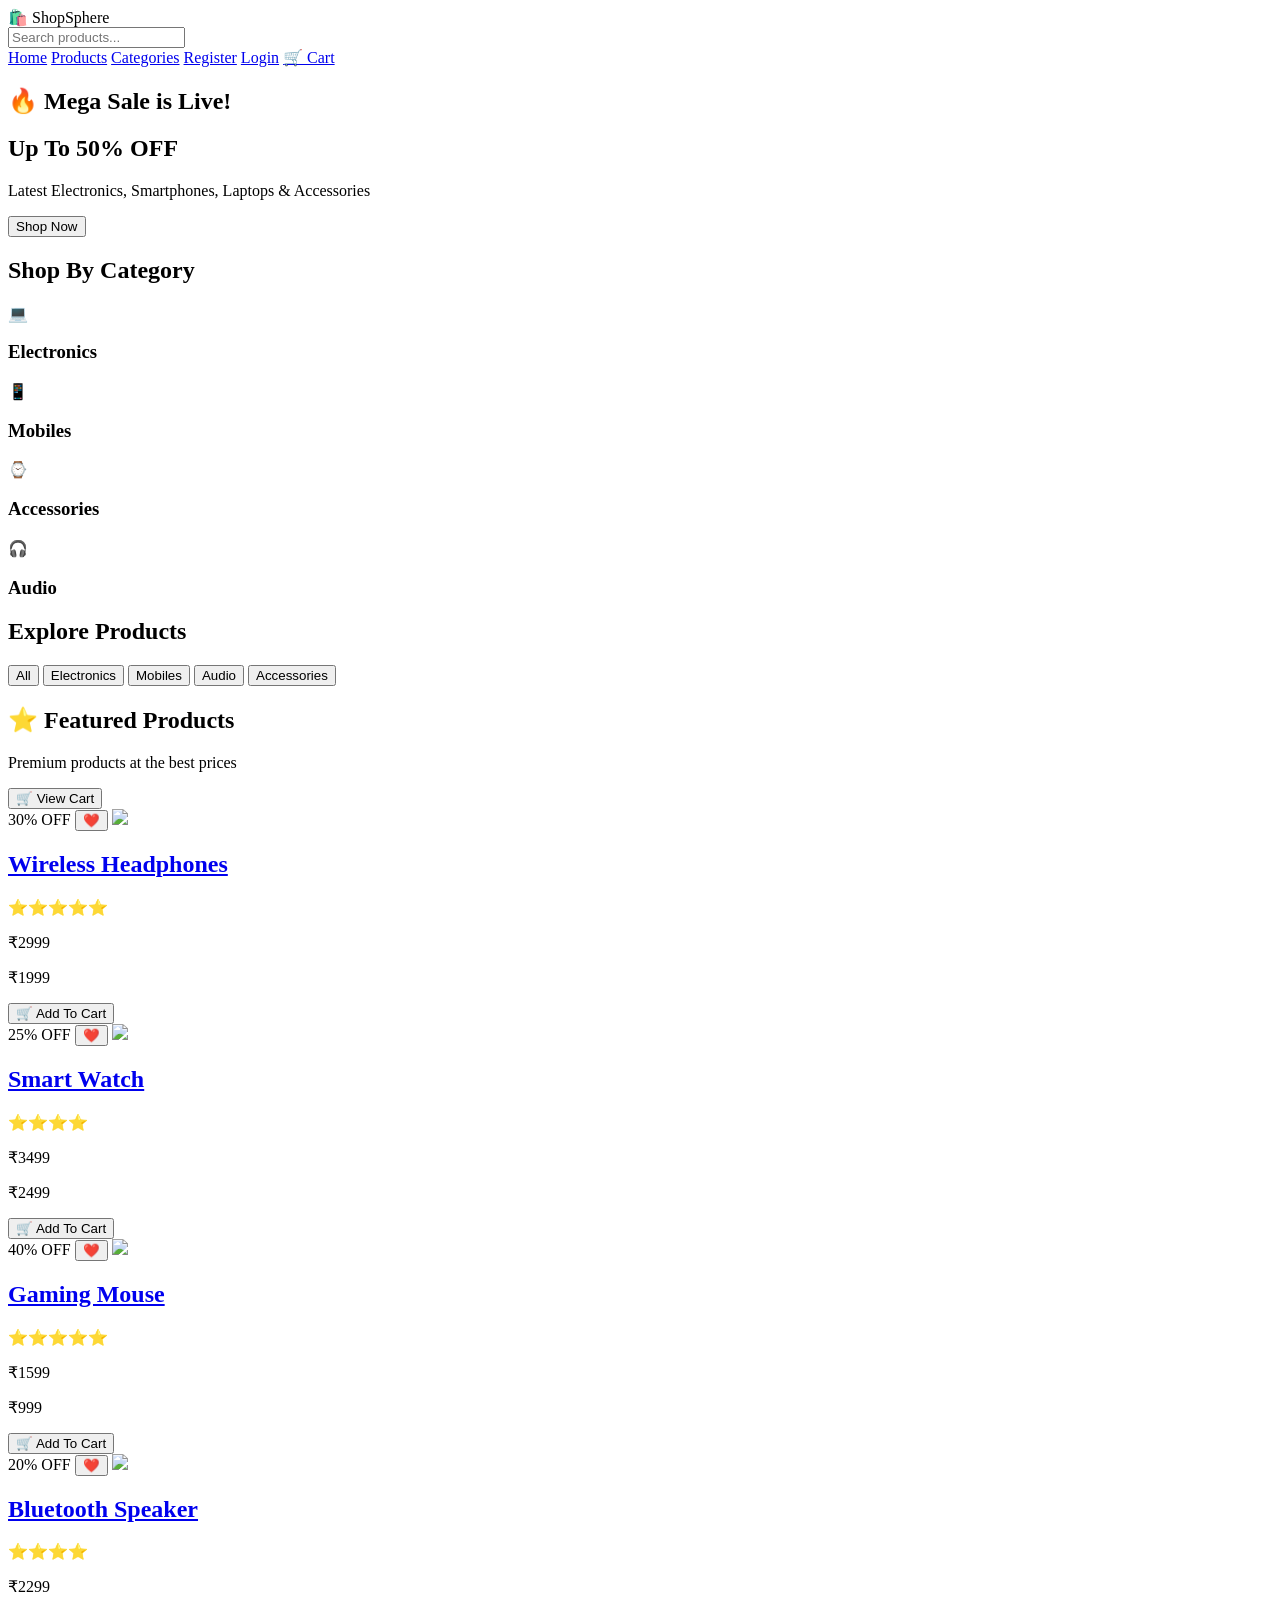
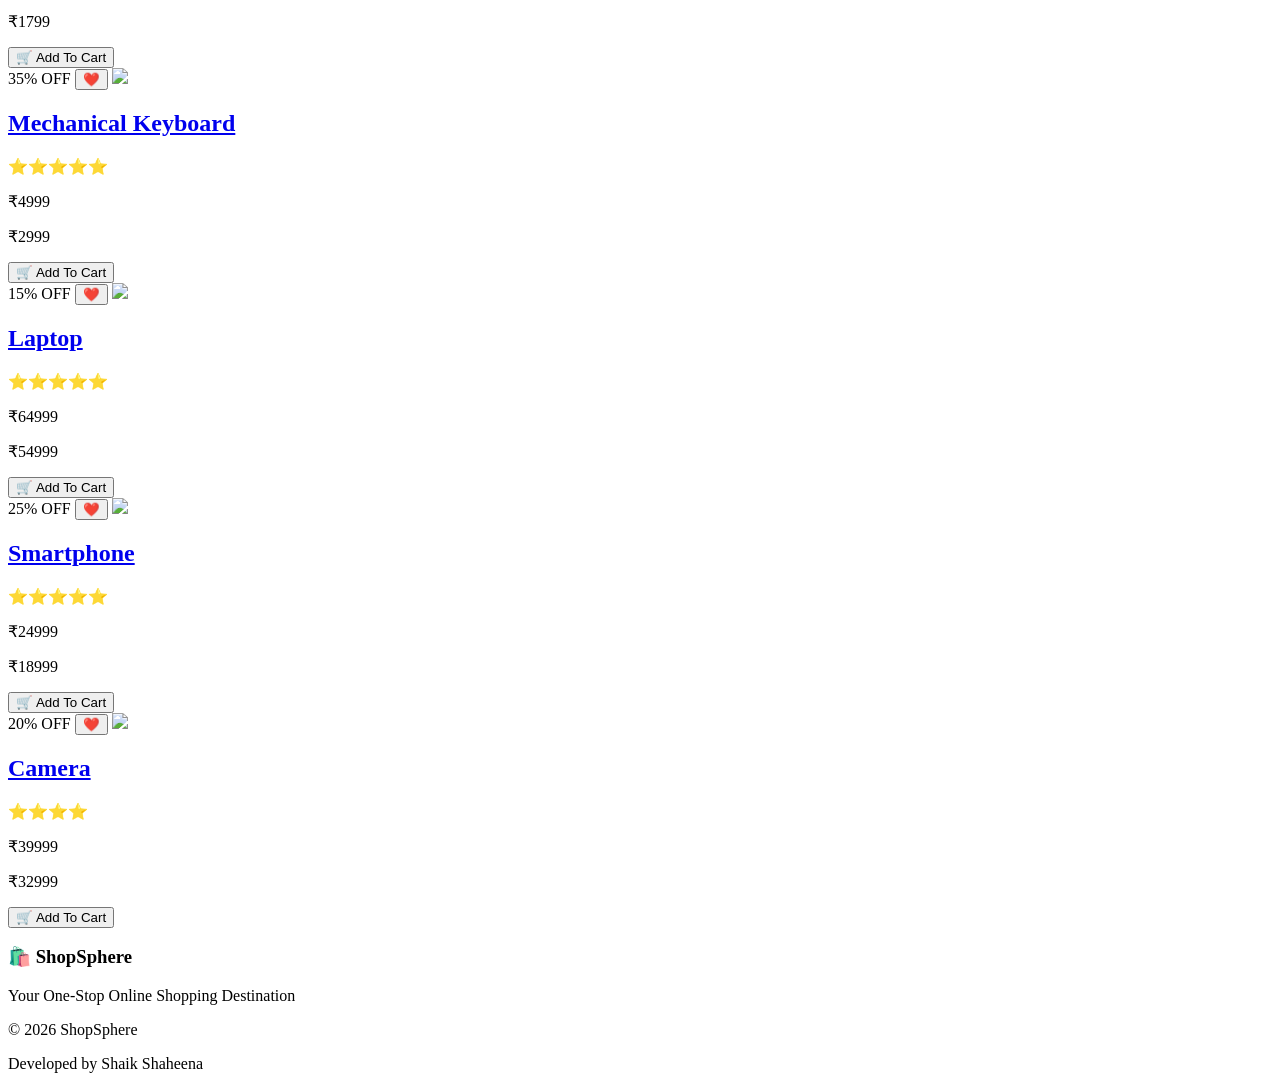
==== frontend/index.html @ 915d7bb5 "Final frontend updates" ====
<!DOCTYPE html>
<html lang="en">

<head>

<meta charset="UTF-8">

<meta name="viewport" content="width=device-width, initial-scale=1.0">

<title>ShopSphere | Online Shopping</title>

<link rel="stylesheet" href="style.css">
<link rel="icon" href="favicon.ico">

</head>


<body>


<!-- ================= NAVBAR ================= -->

<nav class="navbar">


<div class="logo">
🛍️ ShopSphere
</div>



<div class="search-bar">

<input 
type="text"
id="searchInput"
placeholder="Search products..."
onkeyup="searchProducts()">

</div>



<div class="menu">

<a href="index.html">Home</a>

<a href="#products">Products</a>

<a href="#categories">Categories</a>

<a href="register.html">Register</a>

<a href="login.html">Login</a>

<a href="cart.html">
🛒 Cart
</a>


</div>


</nav>





<!-- ================= HERO ================= -->


<section class="hero">


<div class="hero-content">


<h1>
🔥 Mega Sale is Live!
</h1>


<h2>
Up To 50% OFF
</h2>


<p>
Latest Electronics, Smartphones, Laptops & Accessories
</p>


<button onclick="location.href='#products'">
Shop Now
</button>


</div>


</section>







<!-- ================= CATEGORIES ================= -->


<section class="categories" id="categories">


<h2>
Shop By Category
</h2>



<div class="category-container">



<div class="category-card">

💻

<h3>
Electronics
</h3>

</div>



<div class="category-card">

📱

<h3>
Mobiles
</h3>

</div>




<div class="category-card">

⌚

<h3>
Accessories
</h3>

</div>




<div class="category-card">

🎧

<h3>
Audio
</h3>

</div>



</div>


</section>








<!-- ================= FILTER ================= -->


<section class="category-filter">


<h2>
Explore Products
</h2>


<div class="filter-buttons">


<button onclick="filterProducts('All')">
All
</button>


<button onclick="filterProducts('Electronics')">
Electronics
</button>


<button onclick="filterProducts('Mobiles')">
Mobiles
</button>


<button onclick="filterProducts('Audio')">
Audio
</button>


<button onclick="filterProducts('Accessories')">
Accessories
</button>


</div>


</section>








<!-- ================= FEATURED ================= -->


<section class="section-title">


<h2>
⭐ Featured Products
</h2>


<p>
Premium products at the best prices
</p>



<button class="cart-btn"
onclick="window.location.href='cart.html'">

🛒 View Cart

</button>


</section>









<!-- ================= PRODUCTS ================= -->


<div class="container" id="products">





<!-- PRODUCT 1 -->


<div class="card product-card" data-category="Audio">


<span class="discount">
30% OFF
</span>


<button class="wishlist">
❤️
</button>



<img src="images/Wireless Headphones.jpg">


<h2>
<a href="product.html?id=1">
Wireless Headphones
</a>
</h2>


<div class="rating">
⭐⭐⭐⭐⭐
</div>


<p class="old-price">
₹2999
</p>


<p>
₹1999
</p>


<button onclick="addToCart('Wireless Headphones',1999)">
🛒 Add To Cart
</button>


</div>









<!-- PRODUCT 2 -->


<div class="card product-card" data-category="Accessories">


<span class="discount">
25% OFF
</span>


<button class="wishlist">
❤️
</button>


<img src="images/Smart Watch.jpg">


<h2>
<a href="product.html?id=2">
Smart Watch
</a>
</h2>


<div class="rating">
⭐⭐⭐⭐
</div>


<p class="old-price">
₹3499
</p>


<p>
₹2499
</p>


<button onclick="addToCart('Smart Watch',2499)">
🛒 Add To Cart
</button>


</div>









<!-- PRODUCT 3 -->


<div class="card product-card" data-category="Accessories">


<span class="discount">
40% OFF
</span>


<button class="wishlist">
❤️
</button>


<img src="images/Gaming Mouse.jpg">


<h2>
<a href="product.html?id=3">
Gaming Mouse
</a>
</h2>


<div class="rating">
⭐⭐⭐⭐⭐
</div>


<p class="old-price">
₹1599
</p>


<p>
₹999
</p>


<button onclick="addToCart('Gaming Mouse',999)">
🛒 Add To Cart
</button>


</div>









<!-- PRODUCT 4 -->


<div class="card product-card" data-category="Audio">


<span class="discount">
20% OFF
</span>


<button class="wishlist">
❤️
</button>


<img src="images/Bluetooth Speaker.jpg">


<h2>
<a href="product.html?id=4">
Bluetooth Speaker
</a>
</h2>


<div class="rating">
⭐⭐⭐⭐
</div>


<p class="old-price">
₹2299
</p>


<p>
₹1799
</p>


<button onclick="addToCart('Bluetooth Speaker',1799)">
🛒 Add To Cart
</button>


</div>









<!-- PRODUCT 5 -->


<div class="card product-card" data-category="Electronics">


<span class="discount">
35% OFF
</span>


<button class="wishlist">
❤️
</button>


<img src="images/Keyboard.jpg">


<h2>
<a href="product.html?id=5">
Mechanical Keyboard
</a>
</h2>


<div class="rating">
⭐⭐⭐⭐⭐
</div>


<p class="old-price">
₹4999
</p>


<p>
₹2999
</p>


<button onclick="addToCart('Mechanical Keyboard',2999)">
🛒 Add To Cart
</button>


</div>








<!-- PRODUCT 6 -->


<div class="card product-card" data-category="Electronics">


<span class="discount">
15% OFF
</span>


<button class="wishlist">
❤️
</button>


<img src="images/Laptop.jpg">


<h2>
<a href="product.html?id=6">
Laptop
</a>
</h2>


<div class="rating">
⭐⭐⭐⭐⭐
</div>


<p class="old-price">
₹64999
</p>


<p>
₹54999
</p>


<button onclick="addToCart('Laptop',54999)">
🛒 Add To Cart
</button>


</div>









<!-- PRODUCT 7 -->


<div class="card product-card" data-category="Mobiles">


<span class="discount">
25% OFF
</span>


<button class="wishlist">
❤️
</button>


<img src="images/Smartphone.jpg">


<h2>
<a href="product.html?id=7">
Smartphone
</a>
</h2>


<div class="rating">
⭐⭐⭐⭐⭐
</div>


<p class="old-price">
₹24999
</p>


<p>
₹18999
</p>


<button onclick="addToCart('Smartphone',18999)">
🛒 Add To Cart
</button>


</div>








<!-- PRODUCT 8 -->


<div class="card product-card" data-category="Electronics">


<span class="discount">
20% OFF
</span>


<button class="wishlist">
❤️
</button>


<img src="images/Camera.jpg">


<h2>
<a href="product.html?id=8">
Camera
</a>
</h2>


<div class="rating">
⭐⭐⭐⭐
</div>


<p class="old-price">
₹39999
</p>


<p>
₹32999
</p>


<button onclick="addToCart('Camera',32999)">
🛒 Add To Cart
</button>


</div>





</div>









<!-- ================= FOOTER ================= -->


<footer class="footer">


<h3>
🛍️ ShopSphere
</h3>


<p>
Your One-Stop Online Shopping Destination
</p>


<p>
© 2026 ShopSphere
</p>


<p>
Developed by Shaik Shaheena
</p>


</footer>






<script src="script.js"></script>


</body>

</html>
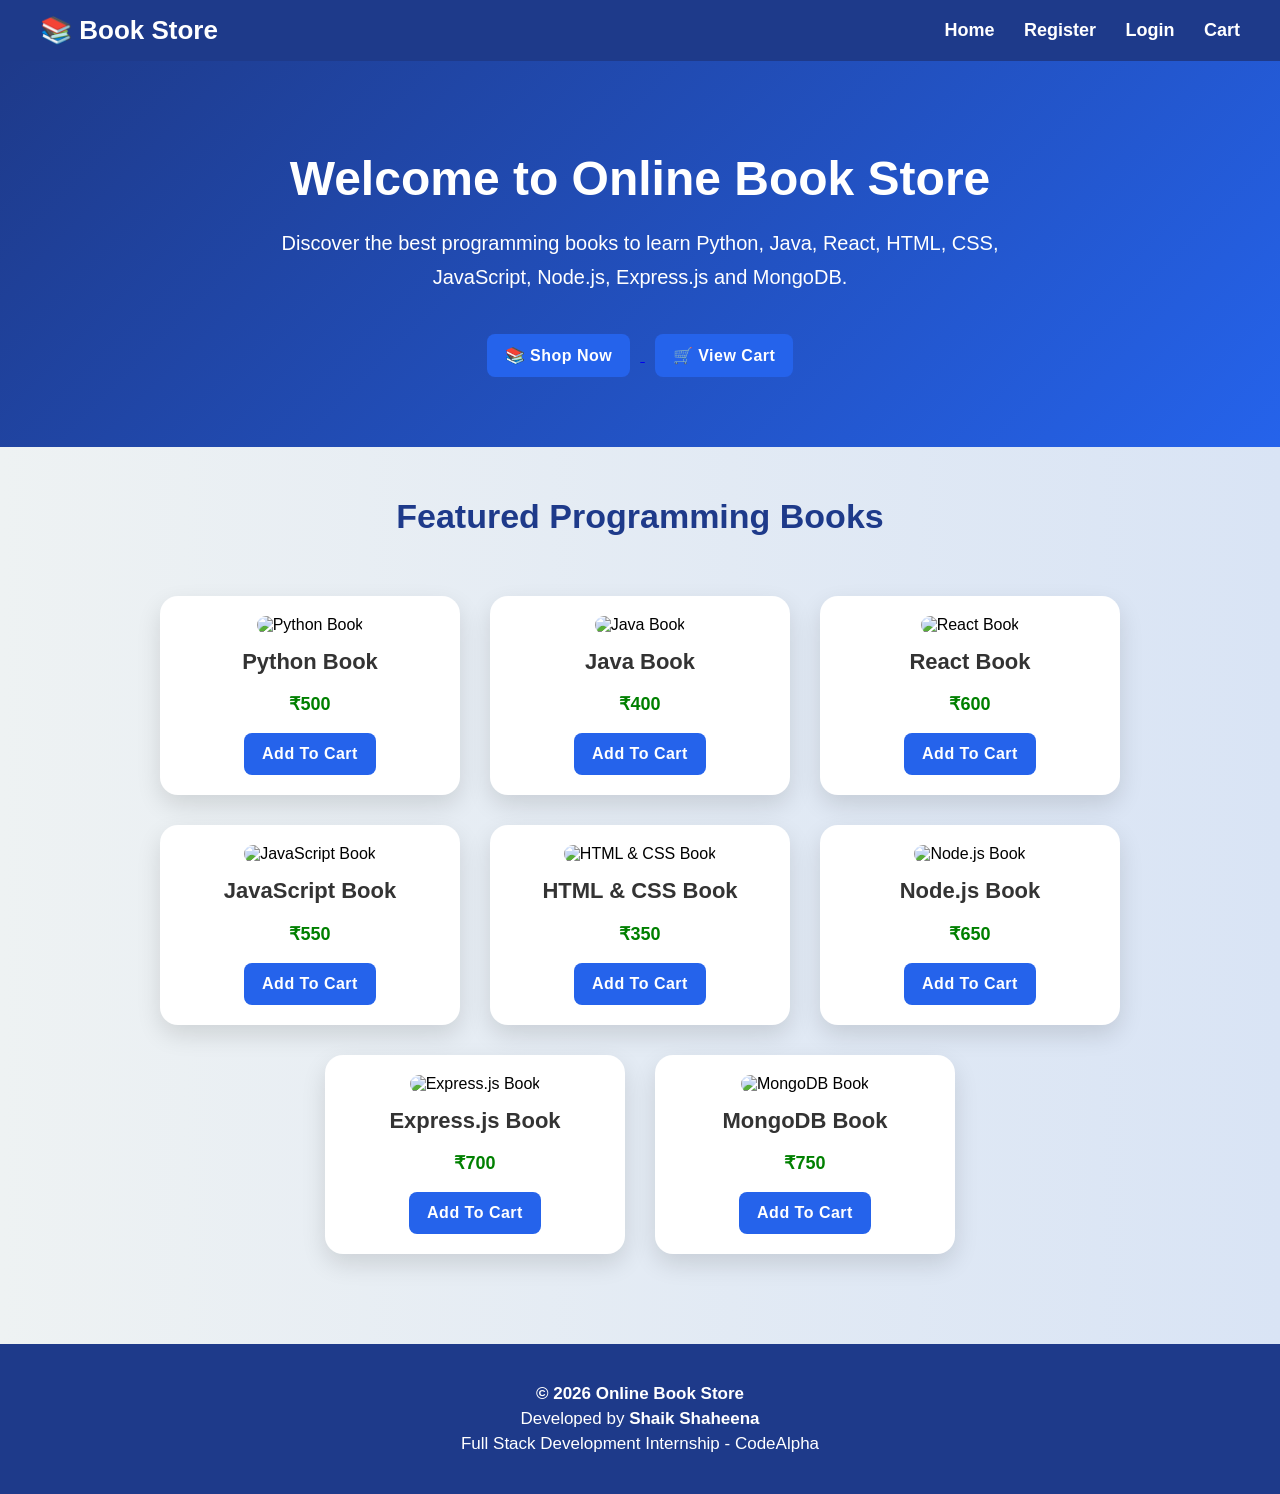
==== commit f7a89ad9: "Improved UI design" ====
--- a/frontend/index.html
+++ b/frontend/index.html
@@ -2,772 +2,214 @@
 <html lang="en">
 
 <head>
-
-<meta charset="UTF-8">
-
-<meta name="viewport" content="width=device-width, initial-scale=1.0">
-
-<title>ShopSphere | Online Shopping</title>
-
-<link rel="stylesheet" href="style.css">
-<link rel="icon" href="favicon.ico">
-
+    <meta charset="UTF-8">
+    <meta name="viewport" content="width=device-width, initial-scale=1.0">
+    <title>Online Book Store</title>
+    <link rel="stylesheet" href="style.css">
 </head>
 
-
 <body>
 
-
-<!-- ================= NAVBAR ================= -->
-
-<nav class="navbar">
-
-
-<div class="logo">
-🛍️ ShopSphere
-</div>
-
-
-
-<div class="search-bar">
-
-<input 
-type="text"
-id="searchInput"
-placeholder="Search products..."
-onkeyup="searchProducts()">
-
-</div>
-
-
-
-<div class="menu">
-
-<a href="index.html">Home</a>
-
-<a href="#products">Products</a>
-
-<a href="#categories">Categories</a>
-
-<a href="register.html">Register</a>
-
-<a href="login.html">Login</a>
-
-<a href="cart.html">
-🛒 Cart
-</a>
-
-
-</div>
-
-
-</nav>
-
-
-
-
-
-<!-- ================= HERO ================= -->
-
-
-<section class="hero">
-
-
-<div class="hero-content">
-
-
-<h1>
-🔥 Mega Sale is Live!
-</h1>
-
-
-<h2>
-Up To 50% OFF
-</h2>
-
-
-<p>
-Latest Electronics, Smartphones, Laptops & Accessories
-</p>
-
-
-<button onclick="location.href='#products'">
-Shop Now
-</button>
-
-
-</div>
-
-
-</section>
-
-
-
-
-
-
-
-<!-- ================= CATEGORIES ================= -->
-
-
-<section class="categories" id="categories">
-
-
-<h2>
-Shop By Category
-</h2>
-
-
-
-<div class="category-container">
-
-
-
-<div class="category-card">
-
-💻
-
-<h3>
-Electronics
-</h3>
-
-</div>
-
-
-
-<div class="category-card">
-
-📱
-
-<h3>
-Mobiles
-</h3>
-
-</div>
-
-
-
-
-<div class="category-card">
-
-⌚
-
-<h3>
-Accessories
-</h3>
-
-</div>
-
-
-
-
-<div class="category-card">
-
-🎧
-
-<h3>
-Audio
-</h3>
-
-</div>
-
-
-
-</div>
-
-
-</section>
-
-
-
-
-
-
-
-
-<!-- ================= FILTER ================= -->
-
-
-<section class="category-filter">
-
-
-<h2>
-Explore Products
-</h2>
-
-
-<div class="filter-buttons">
-
-
-<button onclick="filterProducts('All')">
-All
-</button>
-
-
-<button onclick="filterProducts('Electronics')">
-Electronics
-</button>
-
-
-<button onclick="filterProducts('Mobiles')">
-Mobiles
-</button>
-
-
-<button onclick="filterProducts('Audio')">
-Audio
-</button>
-
-
-<button onclick="filterProducts('Accessories')">
-Accessories
-</button>
-
-
-</div>
-
-
-</section>
-
-
-
-
-
-
-
-
-<!-- ================= FEATURED ================= -->
-
-
-<section class="section-title">
-
-
-<h2>
-⭐ Featured Products
-</h2>
-
-
-<p>
-Premium products at the best prices
-</p>
-
-
-
-<button class="cart-btn"
-onclick="window.location.href='cart.html'">
-
-🛒 View Cart
-
-</button>
-
-
-</section>
-
-
-
-
-
-
-
-
-
-<!-- ================= PRODUCTS ================= -->
-
-
-<div class="container" id="products">
-
-
-
-
-
-<!-- PRODUCT 1 -->
-
-
-<div class="card product-card" data-category="Audio">
-
-
-<span class="discount">
-30% OFF
-</span>
-
-
-<button class="wishlist">
-❤️
-</button>
-
-
-
-<img src="images/Wireless Headphones.jpg">
-
-
-<h2>
-<a href="product.html?id=1">
-Wireless Headphones
-</a>
-</h2>
-
-
-<div class="rating">
-⭐⭐⭐⭐⭐
-</div>
-
-
-<p class="old-price">
-₹2999
-</p>
-
-
-<p>
-₹1999
-</p>
-
-
-<button onclick="addToCart('Wireless Headphones',1999)">
-🛒 Add To Cart
-</button>
-
-
-</div>
-
-
-
-
-
-
-
-
-
-<!-- PRODUCT 2 -->
-
-
-<div class="card product-card" data-category="Accessories">
-
-
-<span class="discount">
-25% OFF
-</span>
-
-
-<button class="wishlist">
-❤️
-</button>
-
-
-<img src="images/Smart Watch.jpg">
-
-
-<h2>
-<a href="product.html?id=2">
-Smart Watch
-</a>
-</h2>
-
-
-<div class="rating">
-⭐⭐⭐⭐
-</div>
-
-
-<p class="old-price">
-₹3499
-</p>
-
-
-<p>
-₹2499
-</p>
-
-
-<button onclick="addToCart('Smart Watch',2499)">
-🛒 Add To Cart
-</button>
-
-
-</div>
-
-
-
-
-
-
-
-
-
-<!-- PRODUCT 3 -->
-
-
-<div class="card product-card" data-category="Accessories">
-
-
-<span class="discount">
-40% OFF
-</span>
-
-
-<button class="wishlist">
-❤️
-</button>
-
-
-<img src="images/Gaming Mouse.jpg">
-
-
-<h2>
-<a href="product.html?id=3">
-Gaming Mouse
-</a>
-</h2>
-
-
-<div class="rating">
-⭐⭐⭐⭐⭐
-</div>
-
-
-<p class="old-price">
-₹1599
-</p>
-
-
-<p>
-₹999
-</p>
-
-
-<button onclick="addToCart('Gaming Mouse',999)">
-🛒 Add To Cart
-</button>
-
-
-</div>
-
-
-
-
-
-
-
-
-
-<!-- PRODUCT 4 -->
-
-
-<div class="card product-card" data-category="Audio">
-
-
-<span class="discount">
-20% OFF
-</span>
-
-
-<button class="wishlist">
-❤️
-</button>
-
-
-<img src="images/Bluetooth Speaker.jpg">
-
-
-<h2>
-<a href="product.html?id=4">
-Bluetooth Speaker
-</a>
-</h2>
-
-
-<div class="rating">
-⭐⭐⭐⭐
-</div>
-
-
-<p class="old-price">
-₹2299
-</p>
-
-
-<p>
-₹1799
-</p>
-
-
-<button onclick="addToCart('Bluetooth Speaker',1799)">
-🛒 Add To Cart
-</button>
-
-
-</div>
-
-
-
-
-
-
-
-
-
-<!-- PRODUCT 5 -->
-
-
-<div class="card product-card" data-category="Electronics">
-
-
-<span class="discount">
-35% OFF
-</span>
-
-
-<button class="wishlist">
-❤️
-</button>
-
-
-<img src="images/Keyboard.jpg">
-
-
-<h2>
-<a href="product.html?id=5">
-Mechanical Keyboard
-</a>
-</h2>
-
-
-<div class="rating">
-⭐⭐⭐⭐⭐
-</div>
-
-
-<p class="old-price">
-₹4999
-</p>
-
-
-<p>
-₹2999
-</p>
-
-
-<button onclick="addToCart('Mechanical Keyboard',2999)">
-🛒 Add To Cart
-</button>
-
-
-</div>
-
-
-
-
-
-
-
-
-<!-- PRODUCT 6 -->
-
-
-<div class="card product-card" data-category="Electronics">
-
-
-<span class="discount">
-15% OFF
-</span>
-
-
-<button class="wishlist">
-❤️
-</button>
-
-
-<img src="images/Laptop.jpg">
-
-
-<h2>
-<a href="product.html?id=6">
-Laptop
-</a>
-</h2>
-
-
-<div class="rating">
-⭐⭐⭐⭐⭐
-</div>
-
-
-<p class="old-price">
-₹64999
-</p>
-
-
-<p>
-₹54999
-</p>
-
-
-<button onclick="addToCart('Laptop',54999)">
-🛒 Add To Cart
-</button>
-
-
-</div>
-
-
-
-
-
-
-
-
-
-<!-- PRODUCT 7 -->
-
-
-<div class="card product-card" data-category="Mobiles">
-
-
-<span class="discount">
-25% OFF
-</span>
-
-
-<button class="wishlist">
-❤️
-</button>
-
-
-<img src="images/Smartphone.jpg">
-
-
-<h2>
-<a href="product.html?id=7">
-Smartphone
-</a>
-</h2>
-
-
-<div class="rating">
-⭐⭐⭐⭐⭐
-</div>
-
-
-<p class="old-price">
-₹24999
-</p>
-
-
-<p>
-₹18999
-</p>
-
-
-<button onclick="addToCart('Smartphone',18999)">
-🛒 Add To Cart
-</button>
-
-
-</div>
-
-
-
-
-
-
-
-
-<!-- PRODUCT 8 -->
-
-
-<div class="card product-card" data-category="Electronics">
-
-
-<span class="discount">
-20% OFF
-</span>
-
-
-<button class="wishlist">
-❤️
-</button>
-
-
-<img src="images/Camera.jpg">
-
-
-<h2>
-<a href="product.html?id=8">
-Camera
-</a>
-</h2>
-
-
-<div class="rating">
-⭐⭐⭐⭐
-</div>
-
-
-<p class="old-price">
-₹39999
-</p>
-
-
-<p>
-₹32999
-</p>
-
-
-<button onclick="addToCart('Camera',32999)">
-🛒 Add To Cart
-</button>
-
-
-</div>
-
-
-
-
-
-</div>
-
-
-
-
-
-
-
-
-
-<!-- ================= FOOTER ================= -->
-
-
-<footer class="footer">
-
-
-<h3>
-🛍️ ShopSphere
-</h3>
-
-
-<p>
-Your One-Stop Online Shopping Destination
-</p>
-
-
-<p>
-© 2026 ShopSphere
-</p>
-
-
-<p>
-Developed by Shaik Shaheena
-</p>
-
-
-</footer>
-
-
-
-
-
-
-<script src="script.js"></script>
-
+    <!-- ================= NAVBAR ================= -->
+
+    <nav class="navbar">
+
+        <div class="logo">
+            📚 Book Store
+        </div>
+
+        <div class="menu">
+            <a href="index.html">Home</a>
+            <a href="register.html">Register</a>
+            <a href="login.html">Login</a>
+            <a href="cart.html">Cart</a>
+        </div>
+
+    </nav>
+
+    <!-- ================= HERO SECTION ================= -->
+
+    <section class="hero">
+
+        <h1>Welcome to Online Book Store</h1>
+
+        <p>
+            Discover the best programming books to learn
+            Python, Java, React, HTML, CSS, JavaScript,
+            Node.js, Express.js and MongoDB.
+        </p>
+
+        <div class="hero-buttons">
+
+            <a href="#products">
+                <button>📚 Shop Now</button>
+            </a>
+
+            <a href="cart.html">
+                <button>🛒 View Cart</button>
+            </a>
+
+        </div>
+
+    </section>
+
+    <!-- ================= PRODUCTS ================= -->
+
+    <section>
+
+        <h2 class="section-title">
+            Featured Programming Books
+        </h2>
+
+        <div class="container" id="products">
+
+            <!-- Book 1 -->
+
+            <div class="card">
+
+                <img src="images/python.jpg" alt="Python Book">
+
+                <h2>
+                    <a href="product.html">Python Book</a>
+                </h2>
+
+                <p class="price">₹500</p>
+
+                <button onclick="addToCart('Python Book',500)">
+                    Add To Cart
+                </button>
+
+            </div>
+
+            <!-- Book 2 -->
+
+            <div class="card">
+
+                <img src="images/java.jpg" alt="Java Book">
+
+                <h2>Java Book</h2>
+
+                <p class="price">₹400</p>
+
+                <button onclick="addToCart('Java Book',400)">
+                    Add To Cart
+                </button>
+
+            </div>
+
+            <!-- Book 3 -->
+
+            <div class="card">
+
+                <img src="images/react.jpg" alt="React Book">
+
+                <h2>React Book</h2>
+
+                <p class="price">₹600</p>
+
+                <button onclick="addToCart('React Book',600)">
+                    Add To Cart
+                </button>
+
+            </div>
+
+            <!-- Book 4 -->
+
+            <div class="card">
+
+                <img src="images/javascript.jpg" alt="JavaScript Book">
+
+                <h2>JavaScript Book</h2>
+
+                <p class="price">₹550</p>
+
+                <button onclick="addToCart('JavaScript Book',550)">
+                    Add To Cart
+                </button>
+
+            </div>
+
+            <!-- Book 5 -->
+
+            <div class="card">
+
+                <img src="images/html.png" alt="HTML & CSS Book">
+
+                <h2>HTML & CSS Book</h2>
+
+                <p class="price">₹350</p>
+
+                <button onclick="addToCart('HTML & CSS Book',350)">
+                    Add To Cart
+                </button>
+
+            </div>
+
+            <!-- Book 6 -->
+
+            <div class="card">
+
+                <img src="images/node.png" alt="Node.js Book">
+
+                <h2>Node.js Book</h2>
+
+                <p class="price">₹650</p>
+
+                <button onclick="addToCart('Node.js Book',650)">
+                    Add To Cart
+                </button>
+
+            </div>
+
+            <!-- Book 7 -->
+
+            <div class="card">
+
+                <img src="images/express.webp" alt="Express.js Book">
+
+                <h2>Express.js Book</h2>
+
+                <p class="price">₹700</p>
+
+                <button onclick="addToCart('Express.js Book',700)">
+                    Add To Cart
+                </button>
+
+            </div>
+
+            <!-- Book 8 -->
+
+            <div class="card">
+
+                <img src="images/mongodb.png" alt="MongoDB Book">
+
+                <h2>MongoDB Book</h2>
+
+                <p class="price">₹750</p>
+
+                <button onclick="addToCart('MongoDB Book',750)">
+                    Add To Cart
+                </button>
+
+            </div>
+
+        </div>
+
+    </section>
+
+    <!-- ================= FOOTER ================= -->
+
+    <footer>
+
+        <p><strong>© 2026 Online Book Store</strong></p>
+
+        <p>Developed by <strong>Shaik Shaheena</strong></p>
+
+        <p>Full Stack Development Internship - CodeAlpha</p>
+
+    </footer>
+
+    <script src="script.js"></script>
 
 </body>
 
--- a/frontend/style.css
+++ b/frontend/style.css
@@ -0,0 +1,253 @@
+body {
+    font-family: Arial, sans-serif;
+    background: linear-gradient(to right, #eef2f3, #d9e4f5);
+    margin: 0;
+    padding: 0;
+}
+
+h1 {
+    text-align: center;
+    color: #1e3a8a;
+    margin-top: 30px;
+    font-size: 36px;
+}
+
+.container {
+    display: flex;
+    justify-content: center;
+    gap: 30px;
+    flex-wrap: wrap;
+    padding: 40px;
+}
+
+.card {
+    width: 250px;
+    background: white;
+    border-radius: 15px;
+    padding: 20px;
+    text-align: center;
+    box-shadow: 0 6px 15px rgba(0,0,0,0.2);
+    transition: 0.3s;
+}
+
+.card:hover {
+    transform: translateY(-10px);
+    box-shadow: 0 12px 25px rgba(0,0,0,0.3);
+}
+
+.card img {
+    width: 180px;
+    height: 230px;
+    object-fit: cover;
+    border-radius: 10px;
+}
+
+.card h2 {
+    color: #333;
+    margin-top: 15px;
+}
+
+.card p {
+    font-size: 18px;
+    color: green;
+    font-weight: bold;
+}
+
+button {
+    background: #2563eb;
+    color: white;
+    border: none;
+    padding: 12px 18px;
+    border-radius: 8px;
+    cursor: pointer;
+    font-size: 16px;
+    transition: 0.3s;
+}
+
+button:hover {
+    background: #1d4ed8;
+    transform: scale(1.05);
+}
+
+/* Navigation Bar */
+
+.navbar {
+    background: #1e3a8a;
+    color: white;
+    display: flex;
+    justify-content: space-between;
+    align-items: center;
+    padding: 15px 40px;
+}
+
+.logo {
+    font-size: 26px;
+    font-weight: bold;
+}
+
+.menu a {
+    color: white;
+    text-decoration: none;
+    margin-left: 25px;
+    font-size: 18px;
+}
+
+.menu a:hover {
+    color: #ffd700;
+}
+.card h2 a {
+    text-decoration: none;
+    color: #333;
+}
+
+.card h2 a:hover {
+    color: #2563eb;
+}
+footer {
+    background-color: #1e3a8a;
+    color: white;
+    text-align: center;
+    padding: 20px;
+    margin-top: 50px;
+}
+
+footer p {
+    margin: 5px 0;
+}
+/* ================= HERO SECTION ================= */
+
+.hero{
+    text-align:center;
+    padding:60px 20px;
+    background:linear-gradient(135deg,#1e3a8a,#2563eb);
+    color:white;
+}
+
+.hero h1{
+    color:white;
+    font-size:48px;
+    margin-bottom:20px;
+}
+
+.hero p{
+    font-size:20px;
+    max-width:800px;
+    margin:auto;
+    line-height:1.7;
+}
+
+.hero-buttons{
+    margin-top:30px;
+}
+
+.hero-buttons button{
+    margin:10px;
+}
+
+/* ================= SECTION TITLE ================= */
+
+.section-title{
+    text-align:center;
+    font-size:34px;
+    color:#1e3a8a;
+    margin-top:50px;
+    margin-bottom:20px;
+}
+
+/* ================= PRODUCT CARDS ================= */
+
+.card{
+    width:260px;
+    border-radius:18px;
+    overflow:hidden;
+    box-shadow:0 10px 25px rgba(0,0,0,.12);
+}
+
+.card img{
+    width:100%;
+    height:260px;
+    object-fit:cover;
+    border-radius:12px;
+}
+
+.card h2{
+    font-size:22px;
+}
+
+.price{
+    color:#16a34a;
+    font-size:22px;
+    font-weight:bold;
+}
+
+/* ================= BUTTON ================= */
+
+button{
+    font-weight:bold;
+    letter-spacing:.5px;
+}
+
+button:hover{
+    box-shadow:0 8px 20px rgba(37,99,235,.35);
+}
+
+/* ================= NAVBAR ================= */
+
+.navbar{
+    position:sticky;
+    top:0;
+    z-index:1000;
+}
+
+.menu a{
+    transition:.3s;
+    font-weight:bold;
+}
+
+.menu a:hover{
+    color:#ffd54f;
+}
+
+/* ================= FOOTER ================= */
+
+footer{
+    padding:35px;
+}
+
+footer p{
+    font-size:17px;
+}
+
+/* ================= RESPONSIVE ================= */
+
+@media(max-width:768px){
+
+.hero h1{
+    font-size:34px;
+}
+
+.hero p{
+    font-size:17px;
+}
+
+.container{
+    padding:20px;
+}
+
+.card{
+    width:90%;
+}
+
+.navbar{
+    flex-direction:column;
+}
+
+.menu{
+    margin-top:15px;
+}
+
+.menu a{
+    margin:10px;
+}
+
+}
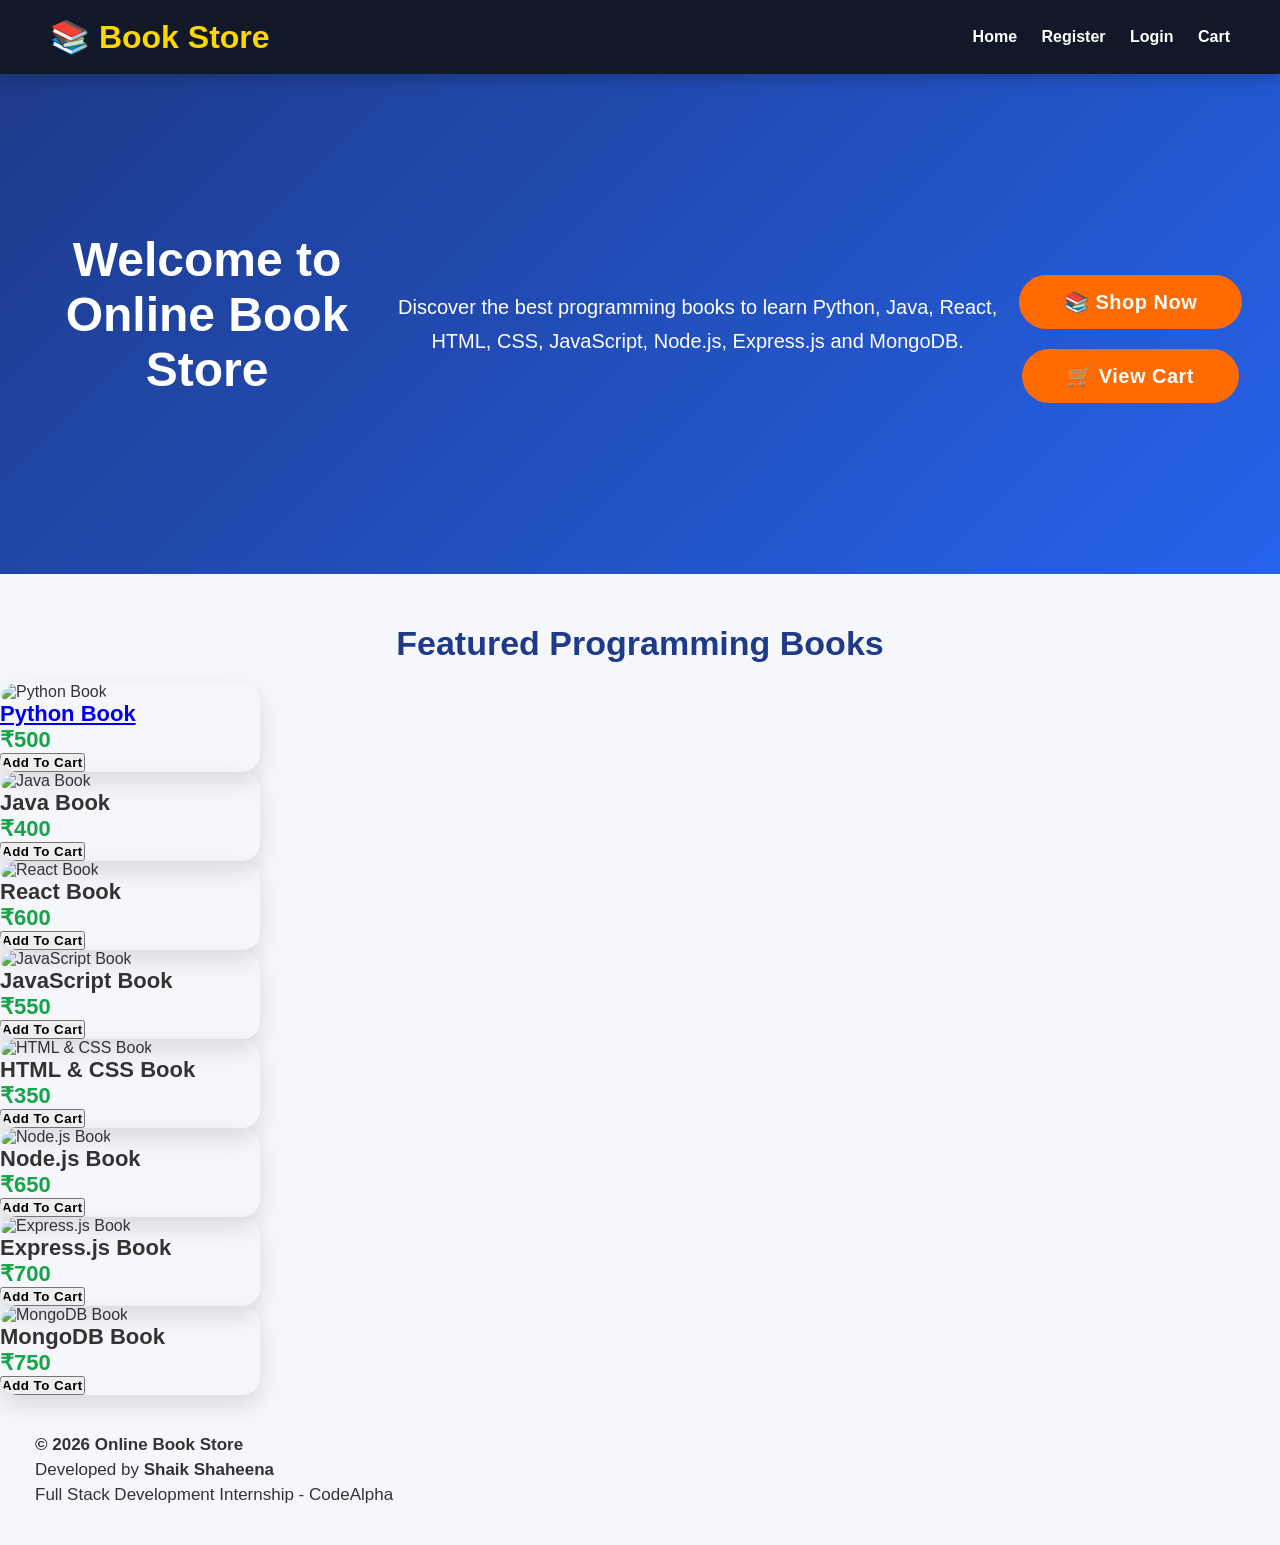
==== commit 7ee59108: "Resolved merge conflict" ====
--- a/frontend/index.html
+++ b/frontend/index.html
@@ -8,6 +8,7 @@
     <link rel="stylesheet" href="style.css">
 </head>
 
+
 <body>
 
     <!-- ================= NAVBAR ================= -->
@@ -209,7 +210,13 @@
 
     </footer>
 
-    <script src="script.js"></script>
+
+
+
+
+
+<script src="script.js"></script>
+
 
 </body>
 
--- a/frontend/style.css
+++ b/frontend/style.css
@@ -1,114 +1,238 @@
-body {
-    font-family: Arial, sans-serif;
-    background: linear-gradient(to right, #eef2f3, #d9e4f5);
-    margin: 0;
-    padding: 0;
-}
-
-h1 {
-    text-align: center;
-    color: #1e3a8a;
-    margin-top: 30px;
-    font-size: 36px;
-}
-
-.container {
-    display: flex;
-    justify-content: center;
-    gap: 30px;
-    flex-wrap: wrap;
-    padding: 40px;
-}
-
-.card {
-    width: 250px;
-    background: white;
-    border-radius: 15px;
-    padding: 20px;
-    text-align: center;
-    box-shadow: 0 6px 15px rgba(0,0,0,0.2);
-    transition: 0.3s;
-}
-
-.card:hover {
-    transform: translateY(-10px);
-    box-shadow: 0 12px 25px rgba(0,0,0,0.3);
-}
-
-.card img {
-    width: 180px;
-    height: 230px;
-    object-fit: cover;
-    border-radius: 10px;
-}
-
-.card h2 {
-    color: #333;
-    margin-top: 15px;
-}
-
-.card p {
-    font-size: 18px;
-    color: green;
-    font-weight: bold;
-}
-
-button {
-    background: #2563eb;
-    color: white;
-    border: none;
-    padding: 12px 18px;
-    border-radius: 8px;
-    cursor: pointer;
-    font-size: 16px;
-    transition: 0.3s;
-}
-
-button:hover {
-    background: #1d4ed8;
-    transform: scale(1.05);
-}
-
-/* Navigation Bar */
-
-.navbar {
-    background: #1e3a8a;
-    color: white;
-    display: flex;
-    justify-content: space-between;
-    align-items: center;
-    padding: 15px 40px;
-}
-
-.logo {
-    font-size: 26px;
-    font-weight: bold;
-}
-
-.menu a {
-    color: white;
-    text-decoration: none;
-    margin-left: 25px;
-    font-size: 18px;
-}
-
-.menu a:hover {
-    color: #ffd700;
-}
-.card h2 a {
-    text-decoration: none;
-    color: #333;
-}
-
-.card h2 a:hover {
-    color: #2563eb;
-}
-footer {
-    background-color: #1e3a8a;
-    color: white;
-    text-align: center;
-    padding: 20px;
-    margin-top: 50px;
+/* ===========================
+   GLOBAL
+=========================== */
+
+
+*{
+
+    margin:0;
+    padding:0;
+    box-sizing:border-box;
+    font-family:'Segoe UI',Arial,sans-serif;
+
+}
+
+
+html{
+
+    scroll-behavior:smooth;
+
+}
+
+
+body{
+
+    background:#f5f7fb;
+    color:#333;
+
+}
+
+
+
+/* ===========================
+   NAVBAR
+=========================== */
+
+
+.navbar{
+
+    display:flex;
+    justify-content:space-between;
+    align-items:center;
+
+    padding:18px 50px;
+
+    background:#111827;
+
+    color:white;
+
+    position:sticky;
+
+    top:0;
+
+    z-index:1000;
+
+    box-shadow:0 5px 15px rgba(0,0,0,0.2);
+
+}
+
+
+
+.logo{
+
+    font-size:32px;
+
+    font-weight:800;
+
+    color:#ffd700;
+
+}
+
+
+
+.search-bar input{
+
+
+    width:350px;
+
+    padding:12px 18px;
+
+    border:none;
+
+    border-radius:30px;
+
+    outline:none;
+
+    font-size:16px;
+
+}
+
+
+
+.menu a{
+
+
+    color:white;
+
+    text-decoration:none;
+
+    margin-left:20px;
+
+    font-weight:600;
+
+}
+
+
+
+.menu a:hover{
+
+    color:#ffd700;
+
+}
+
+
+
+/* ===========================
+   HERO SALE SECTION
+=========================== */
+
+
+.hero{
+
+min-height:500px;
+
+display:flex;
+
+justify-content:center;
+
+align-items:center;
+
+text-align:center;
+
+background:
+linear-gradient(
+135deg,
+#2563eb,
+#9333ea
+);
+
+color:white;
+
+padding:40px;
+
+}
+
+
+
+.hero-content h1{
+
+
+    font-size:60px;
+
+    font-weight:900;
+
+    margin-bottom:15px;
+
+
+}
+
+
+
+.hero-content h2{
+
+
+    font-size:45px;
+
+    color:#ffe600;
+
+    margin-bottom:15px;
+
+
+}
+
+
+
+.hero-content p{
+
+
+    font-size:24px;
+
+    margin-bottom:30px;
+
+
+}
+
+
+
+.hero button{
+
+
+    padding:15px 45px;
+
+    border:none;
+
+    border-radius:30px;
+
+    background:#ff6b00;
+
+    color:white;
+
+    font-size:20px;
+
+    cursor:pointer;
+
+    transition:.3s;
+
+}
+
+
+
+.hero button:hover{
+
+
+    transform:scale(1.1);
+
+    background:#e65c00;
+
+
+}
+
+
+
+
+/* ===========================
+   CATEGORY SECTION
+=========================== */
+
+
+.categories{
+
+
+    padding:60px 20px;
+
+    text-align:center;
+
+
 }
 
 footer p {
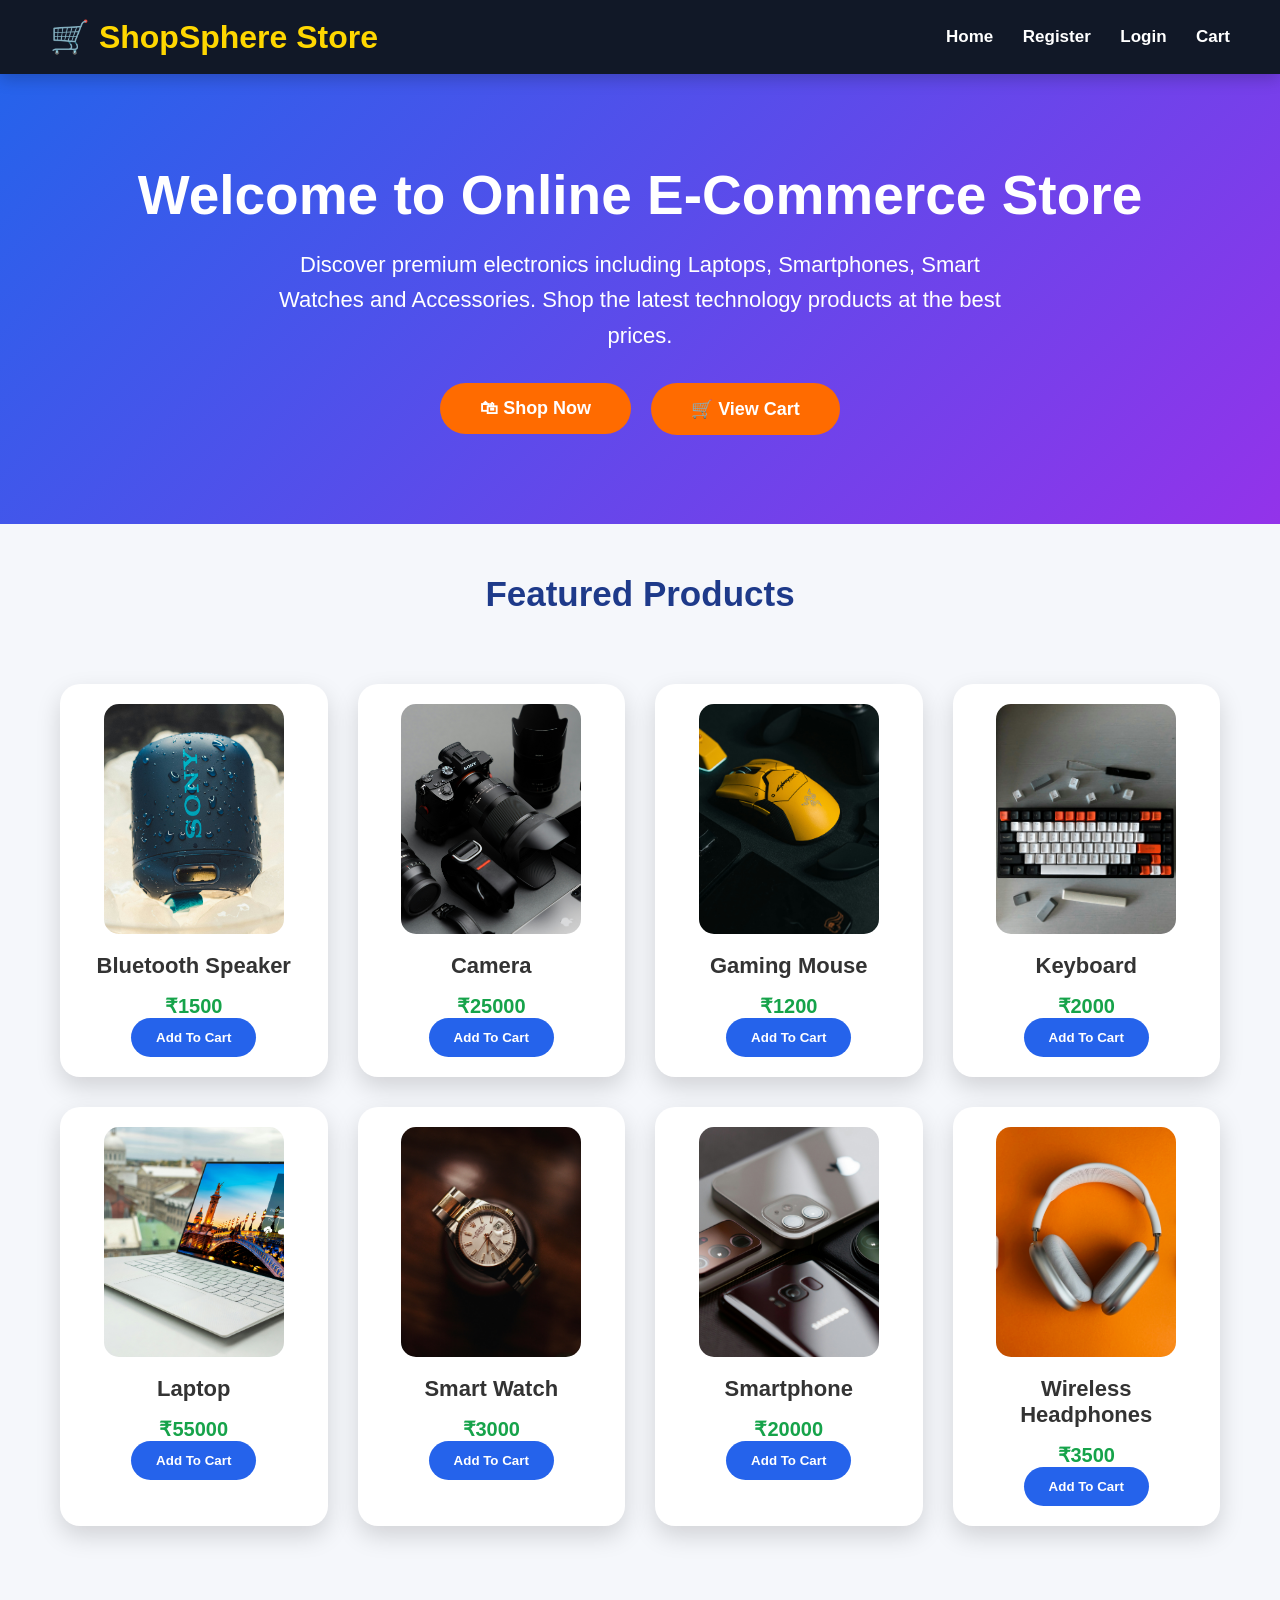
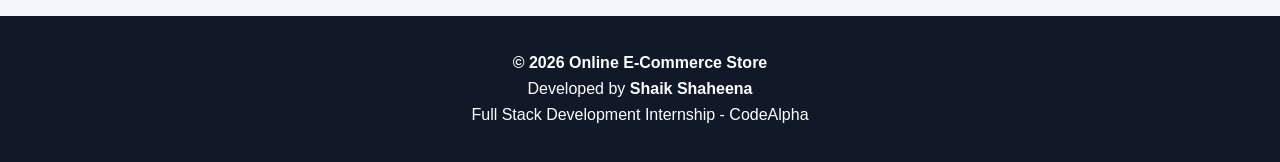
==== commit 11fee7c2: "Improved ecommerce hero section design" ====
--- a/frontend/index.html
+++ b/frontend/index.html
@@ -2,215 +2,393 @@
 <html lang="en">
 
 <head>
-    <meta charset="UTF-8">
-    <meta name="viewport" content="width=device-width, initial-scale=1.0">
-    <title>Online Book Store</title>
-    <link rel="stylesheet" href="style.css">
+
+<meta charset="UTF-8">
+<meta name="viewport" content="width=device-width, initial-scale=1.0">
+
+<title>Online E-Commerce Store</title>
+
+<link rel="stylesheet" href="style.css">
+
 </head>
 
 
 <body>
 
-    <!-- ================= NAVBAR ================= -->
-
-    <nav class="navbar">
-
-        <div class="logo">
-            📚 Book Store
-        </div>
-
-        <div class="menu">
-            <a href="index.html">Home</a>
-            <a href="register.html">Register</a>
-            <a href="login.html">Login</a>
-            <a href="cart.html">Cart</a>
-        </div>
-
-    </nav>
-
-    <!-- ================= HERO SECTION ================= -->
-
-    <section class="hero">
-
-        <h1>Welcome to Online Book Store</h1>
-
-        <p>
-            Discover the best programming books to learn
-            Python, Java, React, HTML, CSS, JavaScript,
-            Node.js, Express.js and MongoDB.
-        </p>
-
-        <div class="hero-buttons">
-
-            <a href="#products">
-                <button>📚 Shop Now</button>
-            </a>
-
-            <a href="cart.html">
-                <button>🛒 View Cart</button>
-            </a>
-
-        </div>
-
-    </section>
-
-    <!-- ================= PRODUCTS ================= -->
-
-    <section>
-
-        <h2 class="section-title">
-            Featured Programming Books
-        </h2>
-
-        <div class="container" id="products">
-
-            <!-- Book 1 -->
-
-            <div class="card">
-
-                <img src="images/python.jpg" alt="Python Book">
-
-                <h2>
-                    <a href="product.html">Python Book</a>
-                </h2>
-
-                <p class="price">₹500</p>
-
-                <button onclick="addToCart('Python Book',500)">
-                    Add To Cart
-                </button>
-
-            </div>
-
-            <!-- Book 2 -->
-
-            <div class="card">
-
-                <img src="images/java.jpg" alt="Java Book">
-
-                <h2>Java Book</h2>
-
-                <p class="price">₹400</p>
-
-                <button onclick="addToCart('Java Book',400)">
-                    Add To Cart
-                </button>
-
-            </div>
-
-            <!-- Book 3 -->
-
-            <div class="card">
-
-                <img src="images/react.jpg" alt="React Book">
-
-                <h2>React Book</h2>
-
-                <p class="price">₹600</p>
-
-                <button onclick="addToCart('React Book',600)">
-                    Add To Cart
-                </button>
-
-            </div>
-
-            <!-- Book 4 -->
-
-            <div class="card">
-
-                <img src="images/javascript.jpg" alt="JavaScript Book">
-
-                <h2>JavaScript Book</h2>
-
-                <p class="price">₹550</p>
-
-                <button onclick="addToCart('JavaScript Book',550)">
-                    Add To Cart
-                </button>
-
-            </div>
-
-            <!-- Book 5 -->
-
-            <div class="card">
-
-                <img src="images/html.png" alt="HTML & CSS Book">
-
-                <h2>HTML & CSS Book</h2>
-
-                <p class="price">₹350</p>
-
-                <button onclick="addToCart('HTML & CSS Book',350)">
-                    Add To Cart
-                </button>
-
-            </div>
-
-            <!-- Book 6 -->
-
-            <div class="card">
-
-                <img src="images/node.png" alt="Node.js Book">
-
-                <h2>Node.js Book</h2>
-
-                <p class="price">₹650</p>
-
-                <button onclick="addToCart('Node.js Book',650)">
-                    Add To Cart
-                </button>
-
-            </div>
-
-            <!-- Book 7 -->
-
-            <div class="card">
-
-                <img src="images/express.webp" alt="Express.js Book">
-
-                <h2>Express.js Book</h2>
-
-                <p class="price">₹700</p>
-
-                <button onclick="addToCart('Express.js Book',700)">
-                    Add To Cart
-                </button>
-
-            </div>
-
-            <!-- Book 8 -->
-
-            <div class="card">
-
-                <img src="images/mongodb.png" alt="MongoDB Book">
-
-                <h2>MongoDB Book</h2>
-
-                <p class="price">₹750</p>
-
-                <button onclick="addToCart('MongoDB Book',750)">
-                    Add To Cart
-                </button>
-
-            </div>
-
-        </div>
-
-    </section>
-
-    <!-- ================= FOOTER ================= -->
-
-    <footer>
-
-        <p><strong>© 2026 Online Book Store</strong></p>
-
-        <p>Developed by <strong>Shaik Shaheena</strong></p>
-
-        <p>Full Stack Development Internship - CodeAlpha</p>
-
-    </footer>
-
-
+
+<!-- NAVBAR -->
+
+<nav class="navbar">
+
+<div class="logo">
+🛒 ShopSphere Store
+</div>
+
+
+<div class="menu">
+
+<a href="index.html">Home</a>
+
+<a href="register.html">Register</a>
+
+<a href="login.html">Login</a>
+
+<a href="cart.html">Cart</a>
+
+</div>
+
+
+</nav>
+
+
+
+<!-- HERO SECTION -->
+
+
+<section class="hero">
+
+<div class="hero-content">
+
+<h1>
+Welcome to Online E-Commerce Store
+</h1>
+
+<p>
+Discover premium electronics including
+Laptops, Smartphones, Smart Watches and Accessories.
+Shop the latest technology products at the best prices.
+</p>
+
+
+<div class="hero-buttons">
+
+<a href="#products">
+<button>
+🛍 Shop Now
+</button>
+</a>
+
+
+<a href="cart.html">
+<button>
+🛒 View Cart
+</button>
+</a>
+
+
+</div>
+
+</div>
+
+</section>
+
+
+
+<!-- PRODUCTS -->
+
+
+<section>
+
+
+<h2 class="section-title">
+
+Featured Products
+
+</h2>
+
+
+
+<div class="container" id="products">
+
+
+
+<!-- PRODUCT 1 -->
+
+<div class="card">
+
+
+<img src="images/Bluetooth Speaker.jpg" 
+alt="Bluetooth Speaker">
+
+
+<h2>
+Bluetooth Speaker
+</h2>
+
+
+<p class="price">
+₹1500
+</p>
+
+
+<button onclick="addToCart('Bluetooth Speaker',1500)">
+Add To Cart
+</button>
+
+
+</div>
+
+
+
+
+
+<!-- PRODUCT 2 -->
+
+
+<div class="card">
+
+
+<img src="images/Camera.jpg"
+alt="Camera">
+
+
+<h2>
+Camera
+</h2>
+
+
+<p class="price">
+₹25000
+</p>
+
+
+<button onclick="addToCart('Camera',25000)">
+Add To Cart
+</button>
+
+
+</div>
+
+
+
+
+
+<!-- PRODUCT 3 -->
+
+
+<div class="card">
+
+
+<img src="images/Gaming Mouse.jpg"
+alt="Gaming Mouse">
+
+
+<h2>
+Gaming Mouse
+</h2>
+
+
+<p class="price">
+₹1200
+</p>
+
+
+<button onclick="addToCart('Gaming Mouse',1200)">
+Add To Cart
+</button>
+
+
+</div>
+
+
+
+
+
+
+<!-- PRODUCT 4 -->
+
+
+<div class="card">
+
+
+<img src="images/Keyboard.jpg"
+alt="Keyboard">
+
+
+<h2>
+Keyboard
+</h2>
+
+
+<p class="price">
+₹2000
+</p>
+
+
+<button onclick="addToCart('Keyboard',2000)">
+Add To Cart
+</button>
+
+
+</div>
+
+
+
+
+
+
+<!-- PRODUCT 5 -->
+
+
+<div class="card">
+
+
+<img src="images/Laptop.jpg"
+alt="Laptop">
+
+
+<h2>
+Laptop
+</h2>
+
+
+<p class="price">
+₹55000
+</p>
+
+
+<button onclick="addToCart('Laptop',55000)">
+Add To Cart
+</button>
+
+
+</div>
+
+
+
+
+
+
+
+<!-- PRODUCT 6 -->
+
+
+<div class="card">
+
+
+<img src="images/Smart Watch.jpg"
+alt="Smart Watch">
+
+
+<h2>
+Smart Watch
+</h2>
+
+
+<p class="price">
+₹3000
+</p>
+
+
+<button onclick="addToCart('Smart Watch',3000)">
+Add To Cart
+</button>
+
+
+</div>
+
+
+
+
+
+
+
+
+<!-- PRODUCT 7 -->
+
+
+<div class="card">
+
+
+<img src="images/Smartphone.jpg"
+alt="Smartphone">
+
+
+<h2>
+Smartphone
+</h2>
+
+
+<p class="price">
+₹20000
+</p>
+
+
+<button onclick="addToCart('Smartphone',20000)">
+Add To Cart
+</button>
+
+
+</div>
+
+
+
+
+
+
+
+<!-- PRODUCT 8 -->
+
+
+<div class="card">
+
+
+<img src="images/Wireless Headphones.jpg"
+alt="Wireless Headphones">
+
+
+<h2>
+Wireless Headphones
+</h2>
+
+
+<p class="price">
+₹3500
+</p>
+
+
+<button onclick="addToCart('Wireless Headphones',3500)">
+Add To Cart
+</button>
+
+
+</div>
+
+
+
+
+
+</div>
+
+
+</section>
+
+
+
+
+
+<!-- FOOTER -->
+
+
+<footer>
+
+
+<p>
+<strong>© 2026 Online E-Commerce Store</strong>
+</p>
+
+
+<p>
+Developed by <strong>Shaik Shaheena</strong>
+</p>
+
+
+<p>
+Full Stack Development Internship - CodeAlpha
+</p>
+
+
+</footer>
 
 
 
@@ -220,4 +398,5 @@
 
 </body>
 
+
 </html>
--- a/frontend/style.css
+++ b/frontend/style.css
@@ -1,38 +1,30 @@
 /* ===========================
-   GLOBAL
-=========================== */
-
+   GLOBAL RESET
+=========================== */
 
 *{
-
     margin:0;
     padding:0;
     box-sizing:border-box;
     font-family:'Segoe UI',Arial,sans-serif;
-
 }
 
 
 html{
-
     scroll-behavior:smooth;
-
 }
 
 
 body{
-
     background:#f5f7fb;
     color:#333;
-
-}
-
-
-
-/* ===========================
-   NAVBAR
-=========================== */
-
+}
+
+
+
+/* ===========================
+        NAVBAR
+=========================== */
 
 .navbar{
 
@@ -47,7 +39,6 @@
     color:white;
 
     position:sticky;
-
     top:0;
 
     z-index:1000;
@@ -57,31 +48,337 @@
 }
 
 
-
 .logo{
 
     font-size:32px;
-
     font-weight:800;
-
     color:#ffd700;
 
 }
 
 
-
-.search-bar input{
-
-
-    width:350px;
-
-    padding:12px 18px;
+.menu a{
+
+    color:white;
+    text-decoration:none;
+
+    margin-left:25px;
+
+    font-size:17px;
+
+    font-weight:600;
+
+    transition:.3s;
+
+}
+
+
+.menu a:hover{
+
+    color:#ffd700;
+
+}
+
+
+
+/* ===========================
+        HERO SECTION
+=========================== */
+
+
+/* ===========================
+        HERO SECTION
+=========================== */
+
+.hero{
+
+    min-height:450px;
+
+    display:flex;
+
+    justify-content:center;
+
+    align-items:center;
+
+    text-align:center;
+
+    padding:60px 20px;
+
+    color:white;
+
+    background:
+    linear-gradient(
+    135deg,
+    #2563eb,
+    #9333ea
+    );
+
+}
+
+
+.hero h1{
+
+    font-size:55px;
+
+    font-weight:900;
+
+    margin-bottom:20px;
+
+    text-align:center;
+
+}
+
+
+.hero p{
+
+    font-size:22px;
+
+    max-width:750px;
+
+    line-height:1.6;
+
+    margin:0 auto 30px;
+
+    text-align:center;
+
+}
+
+
+
+.hero-buttons{
+
+    display:flex;
+
+    justify-content:center;
+
+    gap:20px;
+
+}
+
+
+
+.hero button{
+
+    padding:15px 40px;
 
     border:none;
 
     border-radius:30px;
 
-    outline:none;
+    background:#ff6b00;
+
+    color:white;
+
+    font-size:18px;
+
+    font-weight:bold;
+
+    cursor:pointer;
+
+    transition:.3s;
+
+}
+
+
+
+.hero button:hover{
+
+    transform:scale(1.1);
+
+    background:#e65c00;
+
+}
+
+
+
+/* ===========================
+        SECTION TITLE
+=========================== */
+
+
+.section-title{
+
+    text-align:center;
+
+    margin:50px 0 30px;
+
+    color:#1e3a8a;
+
+    font-size:35px;
+
+}
+
+
+
+/* ===========================
+        PRODUCT CONTAINER
+=========================== */
+
+
+.container{
+
+    display:grid;
+
+    grid-template-columns:
+    repeat(4,1fr);
+
+    gap:30px;
+
+    padding:40px 60px;
+
+    max-width:1300px;
+
+    margin:auto;
+
+}
+
+
+
+/* ===========================
+        PRODUCT CARD
+=========================== */
+
+
+.card{
+
+    background:white;
+
+    border-radius:20px;
+
+    padding:20px;
+
+    text-align:center;
+
+    box-shadow:
+    0 10px 25px rgba(0,0,0,.15);
+
+    transition:.3s;
+
+}
+
+
+.card:hover{
+
+    transform:translateY(-10px);
+
+    box-shadow:
+    0 15px 30px rgba(0,0,0,.25);
+
+}
+
+
+
+.card img{
+
+    width:180px;
+
+    height:230px;
+
+    object-fit:cover;
+
+    border-radius:15px;
+
+}
+
+
+.card h2{
+
+    margin:15px 0;
+
+    font-size:22px;
+
+}
+
+
+.card h2 a{
+
+    text-decoration:none;
+
+    color:#1e3a8a;
+
+}
+
+
+.card h2 a:hover{
+
+    color:#2563eb;
+
+}
+
+
+
+.price,
+.card p{
+
+    color:#16a34a;
+
+    font-size:20px;
+
+    font-weight:bold;
+
+}
+
+
+
+/* ===========================
+        BUTTON
+=========================== */
+
+
+button{
+
+    padding:12px 25px;
+
+    border:none;
+
+    border-radius:25px;
+
+    background:#2563eb;
+
+    color:white;
+
+    cursor:pointer;
+
+    font-weight:bold;
+
+    transition:.3s;
+
+}
+
+
+button:hover{
+
+    background:#1d4ed8;
+
+    transform:scale(1.05);
+
+}
+
+
+
+/* ===========================
+        FOOTER
+=========================== */
+
+
+footer{
+
+    background:#111827;
+
+    color:white;
+
+    text-align:center;
+
+    padding:30px;
+
+    margin-top:50px;
+
+}
+
+
+footer p{
+
+    margin:8px;
 
     font-size:16px;
 
@@ -89,289 +386,64 @@
 
 
 
-.menu a{
-
-
-    color:white;
-
-    text-decoration:none;
-
-    margin-left:20px;
-
-    font-weight:600;
-
-}
-
-
-
-.menu a:hover{
-
-    color:#ffd700;
-
-}
-
-
-
-/* ===========================
-   HERO SALE SECTION
-=========================== */
-
-
-.hero{
-
-min-height:500px;
-
-display:flex;
-
-justify-content:center;
-
-align-items:center;
-
-text-align:center;
-
-background:
-linear-gradient(
-135deg,
-#2563eb,
-#9333ea
-);
-
-color:white;
-
-padding:40px;
-
-}
-
-
-
-.hero-content h1{
-
-
-    font-size:60px;
-
-    font-weight:900;
-
-    margin-bottom:15px;
-
-
-}
-
-
-
-.hero-content h2{
-
-
-    font-size:45px;
-
-    color:#ffe600;
-
-    margin-bottom:15px;
-
-
-}
-
-
-
-.hero-content p{
-
-
-    font-size:24px;
-
-    margin-bottom:30px;
-
-
-}
-
-
-
-.hero button{
-
-
-    padding:15px 45px;
-
-    border:none;
-
-    border-radius:30px;
-
-    background:#ff6b00;
-
-    color:white;
-
-    font-size:20px;
-
-    cursor:pointer;
-
-    transition:.3s;
-
-}
-
-
-
-.hero button:hover{
-
-
-    transform:scale(1.1);
-
-    background:#e65c00;
-
-
-}
-
-
-
-
-/* ===========================
-   CATEGORY SECTION
-=========================== */
-
-
-.categories{
-
-
-    padding:60px 20px;
-
-    text-align:center;
-
-
-}
-
-footer p {
-    margin: 5px 0;
-}
-/* ================= HERO SECTION ================= */
-
-.hero{
-    text-align:center;
-    padding:60px 20px;
-    background:linear-gradient(135deg,#1e3a8a,#2563eb);
-    color:white;
-}
+/* ===========================
+        RESPONSIVE
+=========================== */
+
+
+@media(max-width:1000px){
+
+
+.container{
+
+    grid-template-columns:
+    repeat(2,1fr);
+
+}
+
+
+}
+
+
+@media(max-width:600px){
+
+
+.navbar{
+
+    flex-direction:column;
+
+}
+
+
+.menu{
+
+    margin-top:15px;
+
+}
+
+
+.container{
+
+    grid-template-columns:1fr;
+
+    padding:20px;
+
+}
+
+
 
 .hero h1{
-    color:white;
-    font-size:48px;
-    margin-bottom:20px;
-}
+
+    font-size:35px;
+
+}
+
 
 .hero p{
-    font-size:20px;
-    max-width:800px;
-    margin:auto;
-    line-height:1.7;
-}
-
-.hero-buttons{
-    margin-top:30px;
-}
-
-.hero-buttons button{
-    margin:10px;
-}
-
-/* ================= SECTION TITLE ================= */
-
-.section-title{
-    text-align:center;
-    font-size:34px;
-    color:#1e3a8a;
-    margin-top:50px;
-    margin-bottom:20px;
-}
-
-/* ================= PRODUCT CARDS ================= */
-
-.card{
-    width:260px;
-    border-radius:18px;
-    overflow:hidden;
-    box-shadow:0 10px 25px rgba(0,0,0,.12);
-}
-
-.card img{
-    width:100%;
-    height:260px;
-    object-fit:cover;
-    border-radius:12px;
-}
-
-.card h2{
-    font-size:22px;
-}
-
-.price{
-    color:#16a34a;
-    font-size:22px;
-    font-weight:bold;
-}
-
-/* ================= BUTTON ================= */
-
-button{
-    font-weight:bold;
-    letter-spacing:.5px;
-}
-
-button:hover{
-    box-shadow:0 8px 20px rgba(37,99,235,.35);
-}
-
-/* ================= NAVBAR ================= */
-
-.navbar{
-    position:sticky;
-    top:0;
-    z-index:1000;
-}
-
-.menu a{
-    transition:.3s;
-    font-weight:bold;
-}
-
-.menu a:hover{
-    color:#ffd54f;
-}
-
-/* ================= FOOTER ================= */
-
-footer{
-    padding:35px;
-}
-
-footer p{
+
     font-size:17px;
-}
-
-/* ================= RESPONSIVE ================= */
-
-@media(max-width:768px){
-
-.hero h1{
-    font-size:34px;
-}
-
-.hero p{
-    font-size:17px;
-}
-
-.container{
-    padding:20px;
-}
-
-.card{
-    width:90%;
-}
-
-.navbar{
-    flex-direction:column;
-}
-
-.menu{
-    margin-top:15px;
-}
-
-.menu a{
-    margin:10px;
-}
+
+}
+
 
 }
